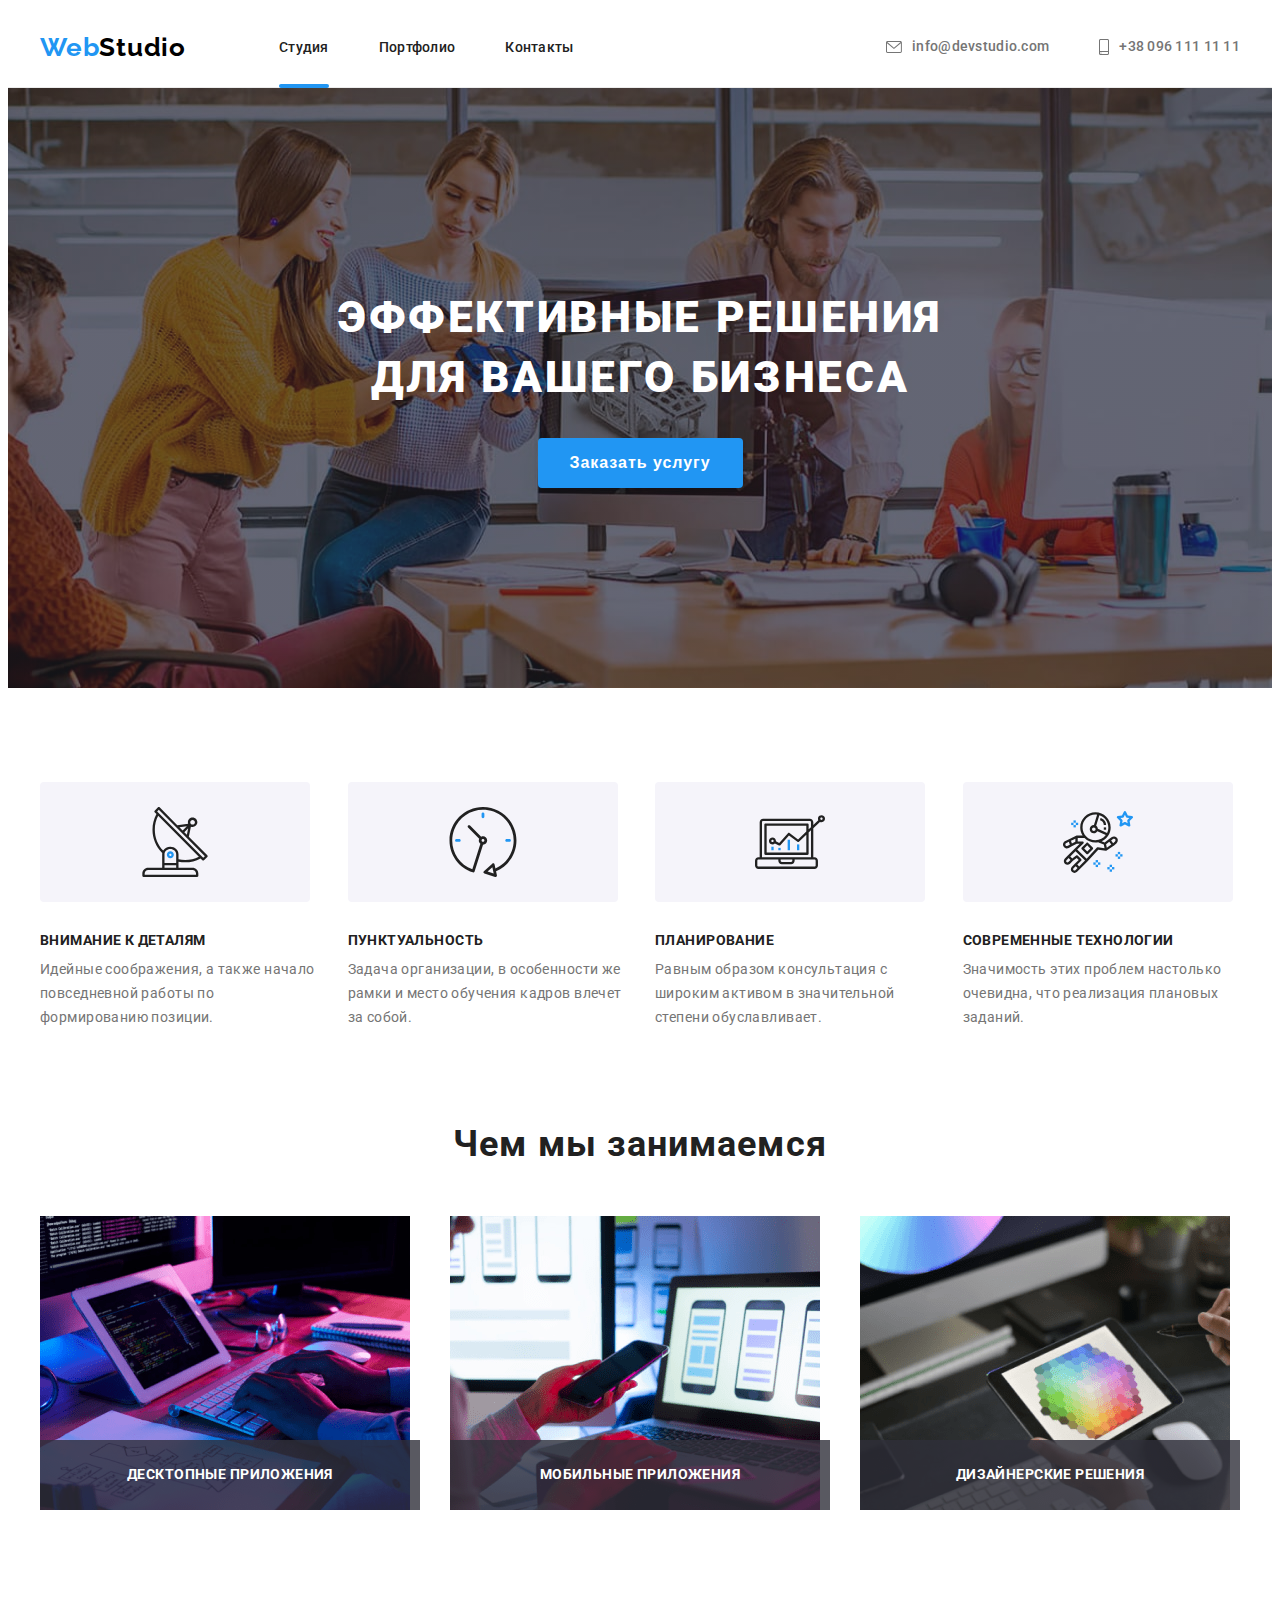
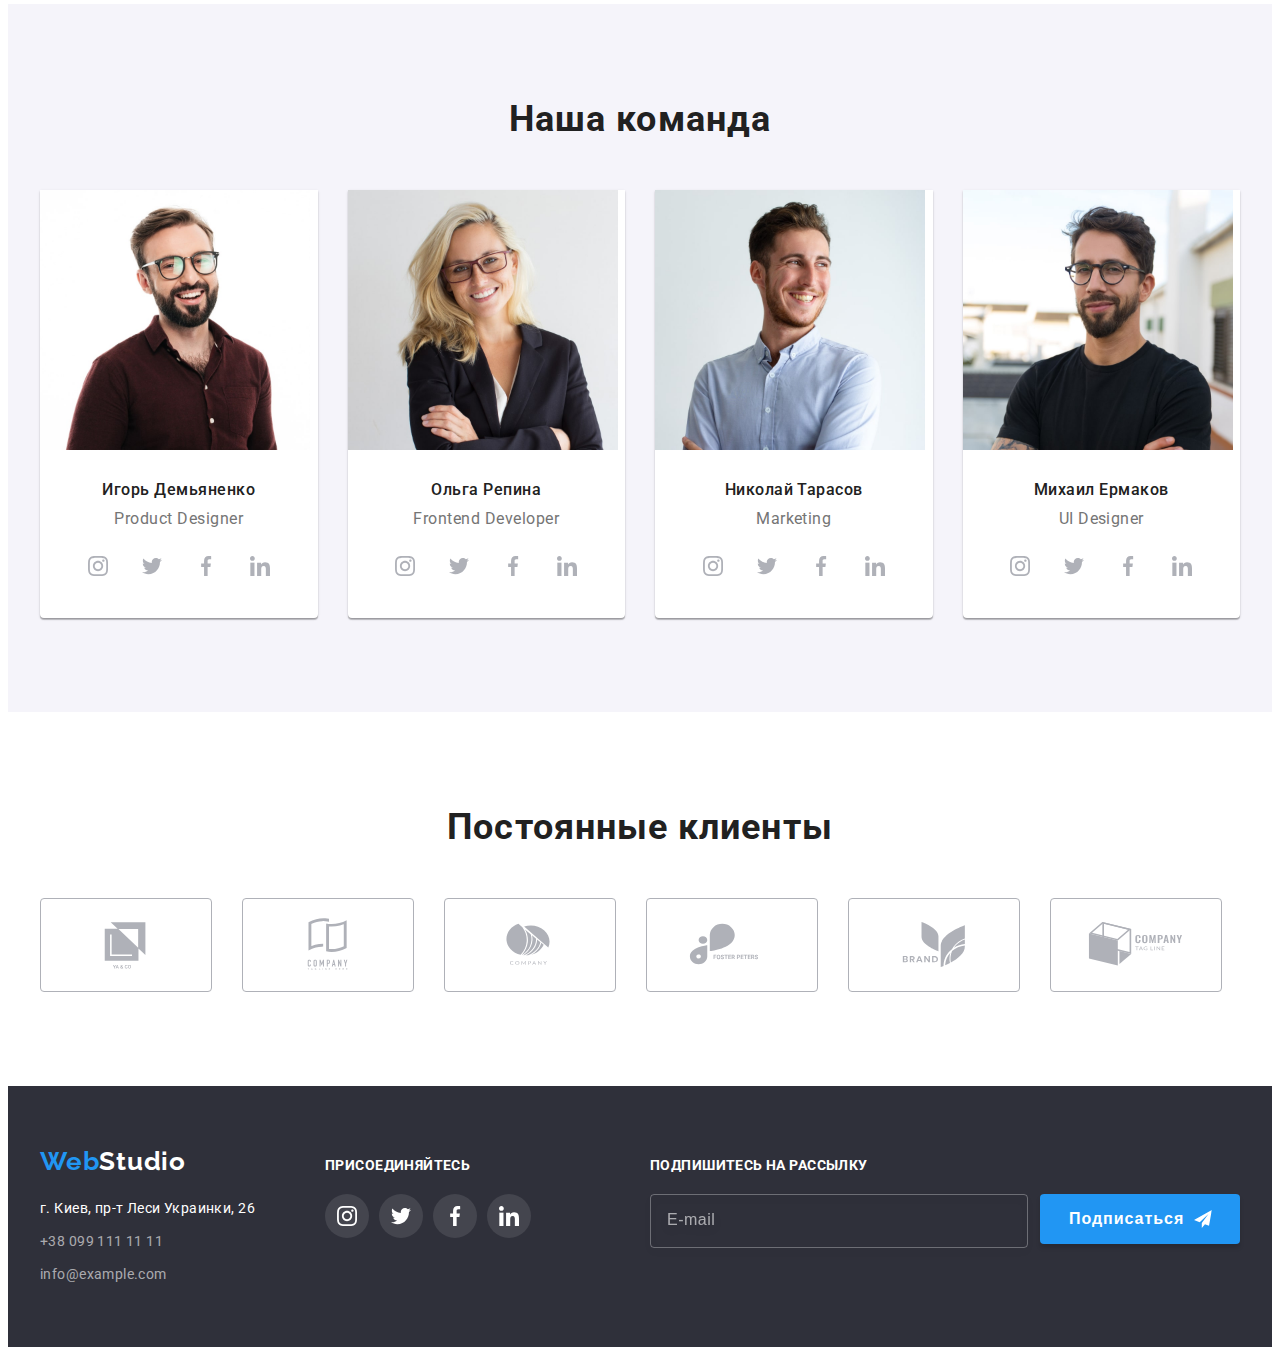
==== index.html @ c711e519 "goit-markup-hw-07" ====
<!DOCTYPE html>
<html lang="ru">
<head>
    <meta charset="UTF-8">
    <meta http-equiv="X-UA-Compatible" content="IE=edge">
    <meta name="viewport" content="width=device-width, initial-scale=1.0">
    <title>Студия</title>
    <link rel="preconnect" href="https://fonts.googleapis.com">
    <link rel="preconnect" href="https://fonts.gstatic.com" crossorigin>
    <link href="https://fonts.googleapis.com/css2?family=Raleway:wght@700&family=Roboto:wght@400;500;700;900&display=swap" rel="stylesheet">
    <link rel="stylesheet" href="https://cdnjs.cloudflare.com/ajax/libs/modern-normalize/1.1.0/modern-normalize.min.css" integrity="sha512-wpPYUAdjBVSE4KJnH1VR1HeZfpl1ub8YT/NKx4PuQ5NmX2tKuGu6U/JRp5y+Y8XG2tV+wKQpNHVUX03MfMFn9Q==" crossorigin="anonymous" referrerpolicy="no-referrer" />
    <link rel="stylesheet" href="./css/styles.css">
</head>
<body>
    <header class="page-header">
        <div class="container page-header-container">
            <nav class="page-nav">
                <a class="logo link" href=""><span class="logo-first">Web</span><span class="logo-second">Studio</span> </a>
                <ul class="menu list">
                    <li class="menu-item"><a class="menu-link link main-page" href="">Студия</a></li>
                    <li class="menu-item"><a class="menu-link link" href="./portfolio.html">Портфолио</a></li>
                    <li class="menu-item"><a class="menu-link link" href="">Контакты</a></li>
                </ul>
            </nav>
            <ul class="contacts list">
                <li class="mail-link"><a class="header-contact link mail" href="mailto:info@devstudio.com"> <svg class="mail_svg"> <use href="./img/icons.svg#icon-envelope"> </use></svg>info@devstudio.com</a></li>
                <li class="phone-link"><a class="header-contact link phone" href="tel:+380961111111"> <svg class="phone_svg"> <use href="./img/icons.svg#icon-smartphone"> </use></svg>+38 096 111 11 11</a></li>
            </ul>     
        </div>   
    </header>
    <main>
        <!-- HERO -->
        <section class="hero">
           <div class="container hero-container"> 
             <h1 class="hero-title">Эффективные решения для вашего бизнеса </h1>
             <button class="modal-btn" type="button" data-modal-open>Заказать услугу</button>  
           </div>          
        </section>
        <!-- ADVANTAGES -->
        <section class="advantages section">
            <div class="container"> 
                <h2 class="hidden-title">Преимущества</h2>
                <ul class="advantages-list list">
                    <li class="advantages-card">
                        <div class="advantages-icon-item">
                            <svg class="advantages-icon" width="70" height="70" > <use href="./img/icons.svg#icon-antenna-1"> </use></svg>
                        </div>
                        <h3 class="advantages-title">Внимание к деталям</h3>
                        <p class="advantages-descriptions">Идейные соображения, а также начало повседневной работы по формированию позиции.</p>
                    </li>
                    <li class="advantages-card">
                        <div class="advantages-icon-item"> 
                            <svg class="advantages-icon" width="70" height="70" > 
                            <use href="./img/icons.svg#icon-clock-1"></use></svg> 
                        </div>
                        <h3 class="advantages-title">Пунктуальность</h3>
                        <p class="advantages-descriptions">Задача организации, в особенности же рамки и место обучения кадров влечет за собой.</p>
                    </li>
                    <li class="advantages-card">
                        <div class="advantages-icon-item">
                            <svg class="advantages-icon" width="70" height="70" > <use href="./img/icons.svg#icon-diagram-1"> </use></svg>
                        </div>
                        <h3 class="advantages-title">Планирование</h3>
                        <p class="advantages-descriptions">Равным образом консультация с широким активом в значительной степени обуславливает.</p>
                    </li>
                    <li class="advantages-card">
                        <div class="advantages-icon-item">
                            <svg class="advantages-icon" width="70" height="70" > <use href="./img/icons.svg#icon-astronaut-1"> </use></svg>
                        </div>
                        <h3 class="advantages-title">Современные технологии</h3>
                        <p class="advantages-descriptions">Значимость этих проблем настолько очевидна, что реализация плановых заданий.</p>
                    </li>
                </ul>
            </div>
        </section>
        <!-- ABOUT US -->
        <section class="about-us">
            <div class="container"> 
                <h2 class="section-descriprion">Чем мы занимаемся</h2>
                <ul class="about-us-list list">
                    <li class="about-us-card">
                        <div class="about-us-img-wrapper">
                        <img class="about-us-item" src="./img/img-min.png" alt="Разметка кода" width="370" height="294">
                        <p class="about-us-item-overlay">Десктопные приложения</p>
                        </div> 
                    </li>
                      
                    <li class="about-us-card">
                        <div class="about-us-img-wrapper">
                            <img class="about-us-item" src="./img/img-1-min.png" alt="Стили сайта" width="370" height="294">
                            <p class="about-us-item-overlay">Мобильные приложения</p>
                        </div>
                    </li>
                   
                    <li class="about-us-card">
                        <div class="about-us-img-wrapper">
                            <img class="about-us-item" src="./img/img-2-min.png" alt="Цветоподбор" width="370" height="294">
                            <p class="about-us-item-overlay">Дизайнерские решения</p>       
                        </div>
                    </li>
                </ul>  
            </div>
        </section>
        <!-- OUR TEAM -->
        <section class="our-team section">
            <div class="container"> 
                <h2 class="section-descriprion">Наша команда</h2>
                <ul class="our-team-list list">
                    <li class="our-team-item-li"><img class="our-team-item" src="./img/our_team/igor_demyanenko-min.jpg" alt="Фото Игоря" width="270" height="260">
                        <div class="team-employees-wrap"> 
                            <h3 class="our-team-member-name" >Игорь Демьяненко</h3>
                            <p class="our-team-member-position" lang="EN">Product Designer</p>
                            <ul class="social-list list">
                                <li class="social-list-item">
                                <a href="" class="social-list-link">
                                <svg class="social-list-icon" width="20" height="20" >
                                <use href="./img/icons.svg#icon-instagram"></use></svg> </a></li>

                                <li class="social-list-item">
                                <a href="" class="social-list-link">
                                <svg class="social-list-icon" width="20" height="20" >
                                <use href="./img/icons.svg#icon-twitter"></use></svg> </a></li>

                                <li class="social-list-item">
                                <a href="" class="social-list-link">                           
                                <svg class="social-list-icon" width="20" height="20" >
                                <use href="./img/icons.svg#icon-facebook"></use></svg> </a></li>

                                <li class="social-list-item">
                                <a href="" class="social-list-link">
                                <svg class="social-list-icon" width="20" height="20" >
                                <use href="./img/icons.svg#icon-linkedin"></use></svg> </a></li>
                            </ul>
                        </div>
                    </li>
                    <li class="our-team-item-li"><img class="our-team-item" src="./img/our_team/olga_repina-min.jpg" alt="Фото Ольги" width="270" height="260">
                        <div class="team-employees-wrap">
                         <h3 class="our-team-member-name">Ольга Репина</h3>
                         <p class="our-team-member-position" lang="EN">Frontend Developer</p>
                         <ul class="social-list list">
                            <li class="social-list-item">
                            <a href="" class="social-list-link">
                            <svg class="social-list-icon" width="20" height="20" >
                            <use href="./img/icons.svg#icon-instagram"></use></svg> </a></li>

                            <li class="social-list-item">
                            <a href="" class="social-list-link">
                            <svg class="social-list-icon" width="20" height="20" >
                            <use href="./img/icons.svg#icon-twitter"></use></svg> </a></li>

                            <li class="social-list-item">
                            <a href="" class="social-list-link">                           
                            <svg class="social-list-icon" width="20" height="20" >
                            <use href="./img/icons.svg#icon-facebook"></use></svg> </a></li>

                            <li class="social-list-item">
                            <a href="" class="social-list-link">
                            <svg class="social-list-icon" width="20" height="20" >
                            <use href="./img/icons.svg#icon-linkedin"></use></svg> </a></li>
                        </ul>
                        </div>
                    </li>
                    <li class="our-team-item-li"><img class="our-team-item" src="./img/our_team/nikolai_tarasov-min.jpg" alt="Фото Николая" width="270" height="260">
                        <div class="team-employees-wrap">
                         <h3 class="our-team-member-name">Николай Тарасов</h3>
                         <p class="our-team-member-position" lang="EN">Marketing</p>
                         <ul class="social-list list">
                            <li class="social-list-item">
                            <a href="" class="social-list-link">
                            <svg class="social-list-icon" width="20" height="20" >
                            <use href="./img/icons.svg#icon-instagram"></use></svg> </a></li>

                            <li class="social-list-item">
                            <a href="" class="social-list-link">
                            <svg class="social-list-icon" width="20" height="20" >
                            <use href="./img/icons.svg#icon-twitter"></use></svg> </a></li>

                            <li class="social-list-item">
                            <a href="" class="social-list-link">                           
                            <svg class="social-list-icon" width="20" height="20" >
                            <use href="./img/icons.svg#icon-facebook"></use></svg> </a></li>

                            <li class="social-list-item">
                            <a href="" class="social-list-link">
                            <svg class="social-list-icon" width="20" height="20" >
                            <use href="./img/icons.svg#icon-linkedin"></use></svg> </a></li>
                        </ul>
                        </div>
                    </li>
                    <li class="our-team-item-li"><img class="our-team-item" src="./img/our_team/mikhail_ermakov-min.jpg" alt="Фото Михаила" width="270" height="260">
                        <div class="team-employees-wrap">
                         <h3 class="our-team-member-name">Михаил Ермаков</h3>
                         <p class="our-team-member-position" lang="EN">UI Designer</p>
                         <ul class="social-list list">
                            <li class="social-list-item">
                            <a href="" class="social-list-link">
                            <svg class="social-list-icon" width="20" height="20" >
                            <use href="./img/icons.svg#icon-instagram"></use></svg> </a></li>

                            <li class="social-list-item">
                            <a href="" class="social-list-link">
                            <svg class="social-list-icon" width="20" height="20" >
                            <use href="./img/icons.svg#icon-twitter"></use></svg> </a></li>

                            <li class="social-list-item">
                            <a href="" class="social-list-link">                           
                            <svg class="social-list-icon" width="20" height="20" >
                            <use href="./img/icons.svg#icon-facebook"></use></svg> </a></li>

                            <li class="social-list-item">
                            <a href="" class="social-list-link">
                            <svg class="social-list-icon" width="20" height="20" >
                            <use href="./img/icons.svg#icon-linkedin"></use></svg> </a></li>
                        </ul>
                        </div>                        
                    </li>
                </ul>
            </div>
        </section>
        <!-- REGULAR CUSTOMER -->
        <section class="regular-client section">
            <div class="container"> 
                <h2 class="section-descriprion">Постоянные клиенты</h2>
                <ul class="regular-client-list list">
                    <li class="regular-client-item"> 
                        <a class="regular-client-link" href=""> 
                        <svg class="regular-client-icon" width="106" height="60" > 
                        <use href="./img/icons.svg#icon-logo"> </use></svg> </a></li>

                    <li class="regular-client-item"> 
                        <a class="regular-client-link" href=""> 
                        <svg class="regular-client-icon" width="106" height="60" > 
                        <use href="./img/icons.svg#icon-logo-1"> </use></svg> </a></li>

                    <li class="regular-client-item"> 
                        <a class="regular-client-link" href=""> 
                        <svg class="regular-client-icon" width="106" height="60" > 
                        <use href="./img/icons.svg#icon-logo-2"> </use></svg> </a></li>

                    <li class="regular-client-item"> 
                        <a class="regular-client-link" href=""> 
                        <svg class="regular-client-icon" width="106" height="60" > 
                        <use href="./img/icons.svg#icon-logo-3"> </use></svg> </a></li>

                    <li class="regular-client-item"> 
                        <a class="regular-client-link" href=""> 
                        <svg class="regular-client-icon" width="106" height="60" > 
                        <use href="./img/icons.svg#icon-logo-4"> </use></svg> </a></li>

                    <li class="regular-client-item"> 
                        <a class="regular-client-link" href=""> 
                        <svg class="regular-client-icon" width="106" height="60" > 
                        <use href="./img/icons.svg#icon-logo-5"> </use></svg> </a></li>
                </ul>
            </div>
        </section>
    </main>
    <footer class="footer">
        <div class="container footer-size"> 
            <div class="footer-left-side"> 
             <a class="link fii" href=""> <span class="logo-first">Web</span><span class="logo-second logo-background-dark">Studio</span> </a>
             <address>
                <ul class="footer-info list">
                  <li class="footer-li">
                    <a class="footer-address link" href="https://goo.gl/maps/US6K8y8bepEvWujB8" target="_blank"  rel="noopener noreferrer" >г. Киев, пр-т Леси Украинки, 26</a>
                  </li>
                  <li class="footer-li">
                    <a class="footer-contact link" href="tel:+380991111111">+38 099 111 11 11</a>
                  </li>
                  <li class="footer-li">
                    <a class="footer-contact link" href="mailto:info@example.com">info@example.com</a>
                  </li>
                </ul>
              </address>
            </div>
            <div class="fotter-right-side">
                <p class="fotter-right-side-p">ПРИСОЕДИНЯЙТЕСЬ</p>
                <ul class="fotter-list list">
                    <li class="fotter-social-item"> 
                       <a href="" class="footer-social-list-link">
                       <svg class="fotter-social-list-icon" width="20" height="20" >
                        <use href="./img/icons.svg#icon-instagram"></use></svg> </a></li>
                    
                    <li class="fotter-social-item">
                        <a href="" class="footer-social-list-link">
                        <svg class="fotter-social-list-icon" width="20" height="20" >
                         <use href="./img/icons.svg#icon-twitter"></use></svg> </a></li></li>

                    <li class="fotter-social-item">
                        <a href="" class="footer-social-list-link">
                        <svg class="fotter-social-list-icon" width="20" height="20" >
                         <use href="./img/icons.svg#icon-facebook"></use></svg> </a></li></li>

                    <li class="fotter-social-item">
                        <a href="" class="footer-social-list-link">
                        <svg class="fotter-social-list-icon" width="20" height="20" >
                         <use href="./img/icons.svg#icon-linkedin"></use></svg> </a></li></li>
                </ul>
            </div>
            <div class="footer-subscribe">
                <span class="subscribe-form-title">ПОДПИШИТЕСЬ НА РАССЫЛКУ</span>
                <form class="subscribe-form">
                    <input class="subscribe-mail-form" type="email" name="user-mail" placeholder="E-mail" required>
                    <button class="subscribe-form-btn" type="submit"> 
                    <span class="btn-title">Подписаться</span>
                    <svg class="subscribe-form-icon" width="24" height="24"><use href="./img/icons.svg#icon-subscribe-icon"></use> </svg>
                    </button>
                </form>
            </div>    
        </div>
    </footer>
    <div class="backdrop is-hidden" data-modal>
        <div class="modal">
            <form class="contact-form">
                <p class="modal-title">Оставьте свои данные, мы вам перезвоним</p> 

                    <label class="contact-form-field">
                   <span class="contact-form-field-key">Имя</span> 
                    <span class="contact-form-input-wrapper">
                        <input class="contact-form-input" type="text" name="user-name" required pattern="[a-zA-Z]*" title="Rostislav">
                        <svg class="contact-form-icon" width="18" height="18" ><use href="./img/icons.svg#icon-person-modal"></use></svg>    
                    </span>
                    </label>
                   
                    <label class="contact-form-field">
                   <span class="contact-form-field-key">Телефон</span> 
                    
                    <span class="contact-form-input-wrapper">
                        <input class="contact-form-input" type="tel" name="user-phone-number" required pattern="[0-9]{3}-[0-9]{3}-[0-9]{2}-[0-9]{2}" title="xxx-xxx-xx-xx">
                        <svg class="contact-form-icon" width="18" height="18" ><use href="./img/icons.svg#icon-phone-modal"></use></svg>    
                    </span>
                    </label>
                    
                    <label class="contact-form-field">
                    <span class="contact-form-field-key">Почта</span> 
                    <span class="contact-form-input-wrapper">
                        <input class="contact-form-input" type="email" name="user-mail" required>
                        <svg class="contact-form-icon" width="18" height="18" ><use href="./img/icons.svg#icon-email-modal"></use></svg>   
                    </span>
                    </label>
                    
                    <label class="contact-form-field-comment">
                        <span class="contact-form-field-key">Комментарий</span>
                        <textarea class="contact-form-comment" name="user-comment" placeholder="Введите текст"></textarea>    
                    </label>
                
          
                   <input class="checkbox-policy hidden-title" type="checkbox" name="policy" id="policy">
                   <label class="contact-form-checkbox-label" for="policy"> Соглашаюсь с рассылкой и принимаю&nbsp;<a class="contract-terms" href="">Условия договора</a> </label>
                
                   <button class="contact-form-btn" type="submit">Отправить</button>
            </form>

            <button type="button" class="modal-close-button" data-modal-close>
                <svg class="modal-close-button-icon" width="18" height="18">
                <use href="./img/icons.svg#icon-close"></use>
                </svg> 
            </button>
        </div>
    </div>
    <script src="./js/modal.js"></script>
</body>
</html>
---- css/styles.css ----
:root {
    --main-font: 'Roboto', sans-serif;
    --secondary-font: 'Raleway', sans-serif;
    --colour-black: #000000;
    --colour-white: #FFFFFF;
    --colour-main: #212121;
    --colour-contacts: #757575;
    --accent-colour:#2196F3;
    --background-colour: #F5F4FA;
}

h1,
h2,
h3,
h4,
h5,
h6,
p {
  margin-top: 0;
  margin-bottom: 0;
}

ul,ol {
  margin-top: 0;
  margin-bottom: 0;
  padding-left: 0;
}

.list {list-style: none;}
.link {text-decoration: none;}

body {font-family: var(--main-font);
    font-size: 14px;
}


.container {
    width: 1200px;
    margin-left: auto;
    margin-right: auto;
    padding-left: 15px;
    padding-right: 15px;
}

img {display: block;
    max-width: 100%; 
    height: auto;}


/* --------------------------- HEADER */

.page-header {
    border-bottom: 1px solid #ECECEC;
}

.page-header-container {
    display: flex;
    align-items: center;
    border-top: none;
    border-left: none;
    border-right: none;
    padding-top: 24px;
    padding-bottom: 24px;
}

.page-nav 
{display: flex;
align-items: center;}

.menu {
display: flex;
}

.menu-item:not(:last-child) {
    margin-right: 50px;
}
.menu-item {
    position: relative;
}
.contacts {
 display: flex;  margin-left: auto; }

.mail-link {margin-right:50px;}


.logo {
   margin-right: 93px;
}
.logo-first {
font-family: var(--secondary-font);
font-weight: 700;
font-size: 26px;
line-height: 1.19;
letter-spacing: 0.03em;
color:var(--accent-colour);
}

.logo-second {
font-family: var(--secondary-font);
font-weight: 700;
font-size: 26px;
line-height: 1.19;
letter-spacing: 0.03em;
color: var(--colour-black);
}

.menu-link {
font-weight: 500;
line-height: 1.14;
letter-spacing: 0.02em;
color: var(--colour-main);
transition: color 250ms cubic-bezier(0.4, 0, 0.2, 1);
}

.main-page::after {
    position: absolute;
    display: block;
    content:"";
    width: 100%;
    height: 4px;
    background: #2196F3;
    border-radius: 2px;
    left: 0;
    bottom: -32px;
}

.menu-link:hover,
.menu-link:focus {color:var(--accent-colour);}


.header-contact {
font-weight: 500;
line-height: 1.14;
letter-spacing: 0.02em;
color: var(--colour-contacts);
display: flex;
justify-content: center;
align-items: center;
fill: var(--colour-contacts);
transition: color 250ms cubic-bezier(0.4, 0, 0.2, 1), fill 250ms cubic-bezier(0.4, 0, 0.2, 1);
}

.phone_svg {
    width: 10px;
    height: 16px;
    margin-right: 10px;
}

.mail_svg {
    width: 16px;
    height: 12px;
    margin-right: 10px;
}

.header-contact:hover,
.header-contact:focus {
    fill: var(--accent-colour);
    color:var(--accent-colour);}

/* --------------------------- /HEADER */

/* --------------------------- HERO  */
.hero {
    background-color:  #C4C4C4;
    background-image: linear-gradient(rgba(47, 48, 58, 0.4), rgba(47, 48, 58, 0.4)), url(../img/hero_bg/bg-min.jpg);
    background-size: cover;
    padding-top: 200px;
    padding-bottom: 200px;
    background-position: center;
    background-repeat: no-repeat;
    max-width: 1600px;
    margin-left: auto;
    margin-right: auto;
}
 
.hero-container {
    text-align: center;
    justify-content: center
}
.hero-title {
font-weight: 900;
font-size: 44px;
line-height: 1.36;
letter-spacing: 0.06em;
text-transform: uppercase;
color: var(--colour-white);
margin-bottom: 30px;
width: 696px;
margin-left: auto;
margin-right: auto;
}

.modal-btn {
min-width: 200px;
padding: 10px 32px;
background-color:var(--accent-colour);
color:var(--colour-white);
font-weight: 700;
font-size: 16px;
line-height: 1.88;
letter-spacing: 0.06em;
cursor: pointer;
box-shadow: 0px 4px 4px rgba(0, 0, 0, 0.15);
border-radius: 4px;
border-width: 0px;
}
/* --------------------------- /HERO */

/* --------------------------- ADVANTAGES  */

.advantages-list { 
display: flex;
flex-wrap: wrap;
margin-left: -30px;
margin-top: -30px;

}

.advantages-card {
    flex-basis: calc((100% - 120px) / 4);
    margin-left: 30px;
    margin-top: 30px;
}

.hidden-title  {  
position: absolute; 
width: 1px; 
height: 1px; 
margin: -1px; 
border: 0; 
padding: 0; 
white-space: nowrap; 
clip-path: inset(100%); 
clip: rect(0 0 0 0); 
overflow: hidden; 
}

.advantages-title {
font-weight: 700;
font-size: 14px;
line-height: 16px;
letter-spacing: 0.03em;
text-transform: uppercase;
color: var(--colour-main);
margin-bottom: 10px;
}

.advantages-descriptions {
line-height: 1.71;
letter-spacing: 0.03em;
color: var(--colour-contacts);
}


.advantages-icon-item 
{display: flex; 
justify-content: center;
align-items: center;
width: 270px;
height: 120px;
background: #F5F4FA;
border-radius: 4px;
margin-bottom: 30px;}

/* --------------------------- /ADVANTAGES  */

/* --------------------------- ABOUT US  */
.about-us {
    padding-top: 0px;
    padding-bottom: 94px;
}

.about-us-list {
     display: flex;
    flex-wrap: wrap;
margin-left: -30px;
margin-top: -30px;
}

.about-us-card {
    flex-basis: calc((100% - 90px) / 3);
    margin-left: 30px;
    margin-top: 30px;
}
.about-us-img-wrapper {
    position: relative;
}

.about-us-item-overlay {
position: absolute;
bottom: 0px;
left: 0px;
width: 100%;
height: 70px;
display: flex;
justify-content: center;
align-items: center;
font-weight: 700;
font-size: 14px;
line-height: 1.14;
text-align: center;
letter-spacing: 0.03em;
text-transform: uppercase;
color: #FFFFFF;
background: rgba(47, 48, 58, 0.8);
}

/* --------------------------- /ABOUT US  */

/* --------------------------- OUR TEAM  */
.our-team-list {
    display: flex;
    flex-wrap: wrap;
margin-left: -30px;
margin-top: -30px;
}

.our-team {
    background-color: var(--background-colour);
}

.our-team-item-li {
    background-color: var(--colour-white);
    flex-basis: calc((100% - 120px) / 4);
    margin-left: 30px;
    margin-top: 30px;
    box-shadow: 0px 1px 3px rgba(0, 0, 0, 0.12), 0px 1px 1px rgba(0, 0, 0, 0.14), 0px 2px 1px rgba(0, 0, 0, 0.2);
border-radius: 0px 0px 4px 4px;
}

.our-team-member-name {
font-weight: 500;
font-size: 16px;
line-height: 1.19;
text-align: center;
letter-spacing: 0.03em;
color:var(--colour-main);
margin-bottom: 10px;
}

.our-team-member-position {
font-size: 16px;
line-height: 1.19;
text-align: center;
letter-spacing: 0.03em;
color:var(--colour-contacts);
margin-bottom: 16px;}

.team-employees-wrap {
    padding-top: 30px;
    padding-bottom: 30px;
}

.social-list {
    display: flex;
    justify-content: center;
}

.social-list-link {
    display: flex;
    justify-content: center;
    align-items: center;
    width: 44px;
    height: 44px;
    border-radius: 50%;
    background-color: transparent;
    transition: background-color 250ms cubic-bezier(0.4, 0, 0.2, 1);
}

.social-list-link:hover,
.social-list-link:focus {
    background-color: var(--accent-colour);
}

.social-list-link:hover .social-list-icon,
.social-list-link:focus .social-list-icon {
    fill: #FFFFFF;
}

.social-list-icon {fill:#AFB1B8;
transition:fill 250ms cubic-bezier(0.4, 0, 0.2, 1);

}

.social-list-item:not(:last-child) {
    margin-right: 10px;
}

/* --------------------------- /OUR TEAM  */

/* --------------------------- REGULAR CLIENT */

.regular-client-list {
display: flex;
}

.regular-client-item:not(:last-child) {
    margin-right: 30px;
}

.regular-client-link {
border: 1px solid #AFB1B8;
border-radius: 4px;
width: 170px;
height: 92px;
display: flex;
justify-content: center;
align-items: center;
transition: border-color 250ms cubic-bezier(0.4, 0, 0.2, 1);
}

.regular-client-icon {
fill:#AFB1B8;
transition: fill 250ms cubic-bezier(0.4, 0, 0.2, 1);
}

.regular-client-link:hover .regular-client-icon,
.regular-client-link:focus .regular-client-icon {
    fill: var(--accent-colour);
}

.regular-client-link:hover,
.regular-client-link:focus {
    border-color:var(--accent-colour);
}
/* --------------------------- /REGULAR CLIENT */


/* -------------------- FILTER BTNS  */

.works-list {
display: flex;
margin-bottom: 50px;
justify-content: center
}

.works-item:not(:last-child) {
    margin-right: 8px;}

.works-links { 
font-weight: 500;
font-size: 16px;
line-height: 1.62;
text-align: center;
letter-spacing: 0.03em;
color:var(--colour-main);
background: #F5F4FA;
border-radius: 4px;   
border: 0px;
padding: 6px 22px;
transition: background 250ms cubic-bezier(0.4, 0, 0.2, 1), 
color 250ms cubic-bezier(0.4, 0, 0.2, 1), 
box-shadow 250ms cubic-bezier(0.4, 0, 0.2, 1), 
border-radius 250ms cubic-bezier(0.4, 0, 0.2, 1);
}

.works-item {
font-weight: 500;
font-size: 16px;
line-height: 1.62;
text-align: center;
letter-spacing: 0.03em;
border-radius: 4px;
}

.works-links:hover, 
.works-links:focus 
{background:var(--accent-colour);
color: white;
cursor:pointer;
box-shadow: 0px 3px 1px rgba(0, 0, 0, 0.1), 0px 1px 2px rgba(0, 0, 0, 0.08), 0px 2px 2px rgba(0, 0, 0, 0.12);
border-radius: 4px;
}

/* -------------------- /FILTER BTNS */

/* -------------------- PORTFOLIO WORKS */

.work-img-wrapper {
    position: relative;
    overflow: hidden;

}

.work-img-descriprion-overlay {
    position: absolute;
    top: 0;
    left: 0;
    width: 100%;
    height: 100%;
    background: rgba(33, 150, 243, 0.9);
    font-weight: 400;
    font-size: 18px;
    line-height: 1.56;
    letter-spacing: 0.03em;
    color: #FFFFFF;
    padding: 63px 24px;
    overflow: auto;

    transform: translateY(100%);
    transition: transform 250ms cubic-bezier(0.4, 0, 0.2, 1);
}

.work-img-link:hover .work-img-descriprion-overlay, 
.work-img-link:focus .work-img-descriprion-overlay {
    transform: translateY(0%);
}

.work-pic {
    display: flex;
    flex-wrap: wrap;
    margin-left: -30px;
    margin-top: -30px;
}

.work-img {
    flex-basis: calc((100% - 90 px) / 3 );
    width: 370px;
    margin-left: 30px;
    margin-top: 30px;
}

.work-img-link {
    display: block;
    transition: box-shadow 250ms cubic-bezier(0.4, 0, 0.2, 1);
}

.work-img-link:hover,
.work-img-link:focus {
    box-shadow: 0px 1px 1px rgba(0, 0, 0, 0.12), 0px 4px 4px rgba(0, 0, 0, 0.06), 1px 4px 6px rgba(0, 0, 0, 0.16);
}

.work-name {
color: var(--colour-main);
font-weight: 700;
font-size: 18px;
line-height: 2;
letter-spacing: 0.06em;
margin-bottom: 4px;}

.work-descriptions {
font-size: 16px;
line-height: 1.88;
letter-spacing: 0.03em;
color: var(--colour-contacts);}

.img-wrap { 
    padding: 20px 24px;
    background: #FFFFFF;
    border: 1px solid #EEEEEE;
    border-top: none;
   }

/* -------------------- /PORTFOLIO WORKS*/

/* --------------------------- FOOTER  */

.footer {background-color: #2F303A;
    padding-top: 60px;
    padding-bottom: 60px;
}

.footer-address {
font-style: normal;
line-height: 1.71;
letter-spacing: 0.03em;
color: var(--colour-white);
}

.footer-li:not(:last-child) {margin-bottom: 9px;}

.footer-contact {
line-height: 1.71;
font-style: normal;
letter-spacing: 0.03em;
color: rgba(255, 255, 255, 0.6);
}

.footer-info {margin-top: 20px;}

.footer-size {
    display: flex;
    align-items: baseline;}

.footer-left-side {margin-right: 70px;
    }

.fotter-list {display: flex;
    justify-content: center;}

.fotter-social-item:not(:last-child) 
{margin-right: 10px;}


.footer-social-list-link {display: flex;
    justify-content: center;
    align-items: center;
    width: 44px;
    height: 44px;
    border-radius: 50%;
    background-color: rgba(255, 255, 255, 0.1);
    transition: background-color 250ms cubic-bezier(0.4, 0, 0.2, 1);
     } 
.footer-social-list-link:hover,
.footer-social-list-link:focus {
    background-color: var(--accent-colour);
}

.fotter-social-list-icon {
    fill: #FFFFFF;
    }
     
.fotter-right-side-p {
font-weight: 700;
font-size: 14px;
line-height: 1.14;
letter-spacing: 0.03em;
text-transform: uppercase;
color: #FFFFFF;
margin-bottom: 20px;
}

.subscribe-form {
    display: flex;
}

.subscribe-form-title {
display: block;
font-weight: 700;
font-size: 14px;
line-height: 1.14;
letter-spacing: 0.03em;
text-transform: uppercase;
color: #FFFFFF;
margin-bottom: 20px;
}

.subscribe-mail-form {
    width: 358px;
    height: 50px;
    background-color: transparent;
    border: 1px solid rgba(255, 255, 255, 0.3);
    filter: drop-shadow(0px 4px 4px rgba(0, 0, 0, 0.15));
    border-radius: 4px;
    padding-left: 16px;
    color: #FFFFFF;
    margin-right: 12px;
}

.subscribe-mail-form::placeholder {
font-weight: 400;
font-size: 16px;
line-height: 1.25;
letter-spacing: 0.03em;
color: rgba(255, 255, 255, 0.6);
}

.subscribe-form-btn {
    display: flex;
    justify-content: center;
    align-items: center;
width: 200px;
height: 50px;
background: #2196F3;
box-shadow: 0px 4px 4px rgba(0, 0, 0, 0.15);
border-radius: 4px;
font-weight: 700;
font-size: 16px;
line-height: 1.88;
letter-spacing: 0.06em;
color: #FFFFFF;
cursor: pointer;
padding-right: 28px;
padding-left: 29px;
border: transparent;
}

.btn-title {
    margin-right: 10px;
}

.footer-subscribe {
    margin-left: auto;
}

/* --------------------------- /FOOTER  */

/* --------------------------- COMPONENTS  */
.section {
    padding-top: 94px;
    padding-bottom: 94px;
}

.section-descriprion {
font-weight: 700;
font-size: 36px;
line-height: 1.17;
text-align: center;
letter-spacing: 0.03em;
color: #212121; 
margin-bottom: 50px;
}
    
.logo-background-dark {color: var(--colour-white);}
.logo-background-white {color:var(--colour-black);}
    
/* --------------------------- /COMPONENTS  */

/* --------------------------- BACKDROP  */
.backdrop {
    position: fixed;
    top: 0;
    left: 0;
    width: 100%;
    height: 100%;
    background: rgba(0, 0, 0, 0.2);

    opacity: 1;
    transition: opacity 250ms cubic-bezier(0.4, 0, 0.2, 1), visibility 250ms cubic-bezier(0.4, 0, 0.2, 1); }

.backdrop.is-hidden {
    opacity: 0;
    visibility: hidden;
    pointer-events: none;
}

.backdrop.is-hidden .modal {
    transform: translate(-50%, -50%) scale(1.1);
    opacity: 0;
}

.modal {
    position: absolute;
    top: 50%;
    left: 50%;
    width: 528px;
    height: 581px;
    background: white;
    transform: translate(-50%, -50%) scale(1);
    opacity: 1;
    transition: transform 250ms cubic-bezier(0.4, 0, 0.2, 1), opacity 250ms cubic-bezier(0.4, 0, 0.2, 1);
    padding: 40px;
}

.modal-close-button { 
    position: absolute;
    top: 8px;
    right: 8px;
    display: flex;
    justify-content: center;
    align-items: center;
    width: 30px;
    height: 30px;
    border-radius: 50%;
    background-color: transparent;
    padding: 0;
    border: 1px solid rgba(0, 0, 0, 0.1);
    cursor: pointer;
    }


.modal-close-button-icon {
    transition: fill 250ms cubic-bezier(0.4, 0, 0.2, 1);
}
 
.modal-close-button-icon:hover {
    fill: #2196F3;
}

.modal-title {
font-weight: 700;
font-size: 20px;
line-height: 1.15;
text-align: center;
letter-spacing: 0.03em;
color: #212121;
margin-bottom: 12px;
}

.contact-form-input-wrapper {
    position: relative;
}


.contact-form-icon {
    position: absolute;
    top: 50%;
    left: 15px;
    transform: translateY(-50%);
    transition: fill 250ms cubic-bezier(0.4, 0, 0.2, 1);
}

.contact-form-input:focus + .contact-form-icon {
    fill: #2196F3;
    cursor: pointer;
}

.contact-form {
    display: flex;
    flex-direction: column;
}

.contact-form-input {
border: 1px solid rgba(33, 33, 33, 0.2);
border-radius: 4px;
width: 100%;
height: 40px;
padding-left: 42px;
transition: border-color 250ms cubic-bezier(0.4, 0, 0.2, 1);
}

.contact-form-input:focus {
    border-color: #2196F3;
    outline: none;
}


.contact-form-field-key {
display: block;
font-weight: 400;
font-size: 12px;
line-height: 1.16;
letter-spacing: 0.01em;
color: #757575;
margin-bottom: 4px;;
}

.contact-form-field-comment {
    display: block;
    margin-bottom: 20px
}

.contact-form-field {
    display: block;
    margin-bottom: 10px;
}

.contact-form-comment {border: 1px solid rgba(33, 33, 33, 0.2);
border-radius: 4px;
width: 100%;
height: 120px;
resize: none;
padding: 12px 16px;
transition: border-color 250ms cubic-bezier(0.4, 0, 0.2, 1);
}

.contact-form-comment:focus {
    border-color: #2196F3;
    outline: none;}

.contact-form-comment::placeholder {
    font-size: 14px;
    line-height: 1.14;
    letter-spacing: 0.01em;
    color: rgba(117, 117, 117, 0.5);
}


.contact-form-btn {
    min-width: 200px;
    padding: 10px 32px;
    background: #188CE8;;
    color:var(--colour-white);
    font-weight: 700;
    font-size: 16px;
    line-height: 1.88;
    letter-spacing: 0.06em;
    cursor: pointer;
    box-shadow: 0px 4px 4px rgba(0, 0, 0, 0.15);
    border-radius: 4px;
    border-width: 0px;
    margin-right: auto;
    margin-left: auto;
   }


.contact-form-checkbox-label {
display: flex;
justify-content: center;
align-items: center;
font-weight: 400;
font-size: 14px;
line-height: 1.71;
letter-spacing: 0.03em;
color: #757575;
margin-bottom: 30px;
}

.contact-form-checkbox-label::before {
display: block;
content: '';
width: 16px;
height: 15px;
border-radius: 2px;
border: 2px solid #212121;;
cursor: pointer;
margin-right: 10px;
}

.checkbox-policy:checked + .contact-form-checkbox-label::before {
background-image: url(../img/policy-icon/icon-check.svg);
background-position: center;
background-repeat: no-repeat}

.checkbox-policy:focus + .contact-form-checkbox-label::before {
outline: 1px solid #555;
}

.contract-terms {
color: #2196F3;
outline-color: #2196F3;
}

/* --------------------------- /BACKDROP  */
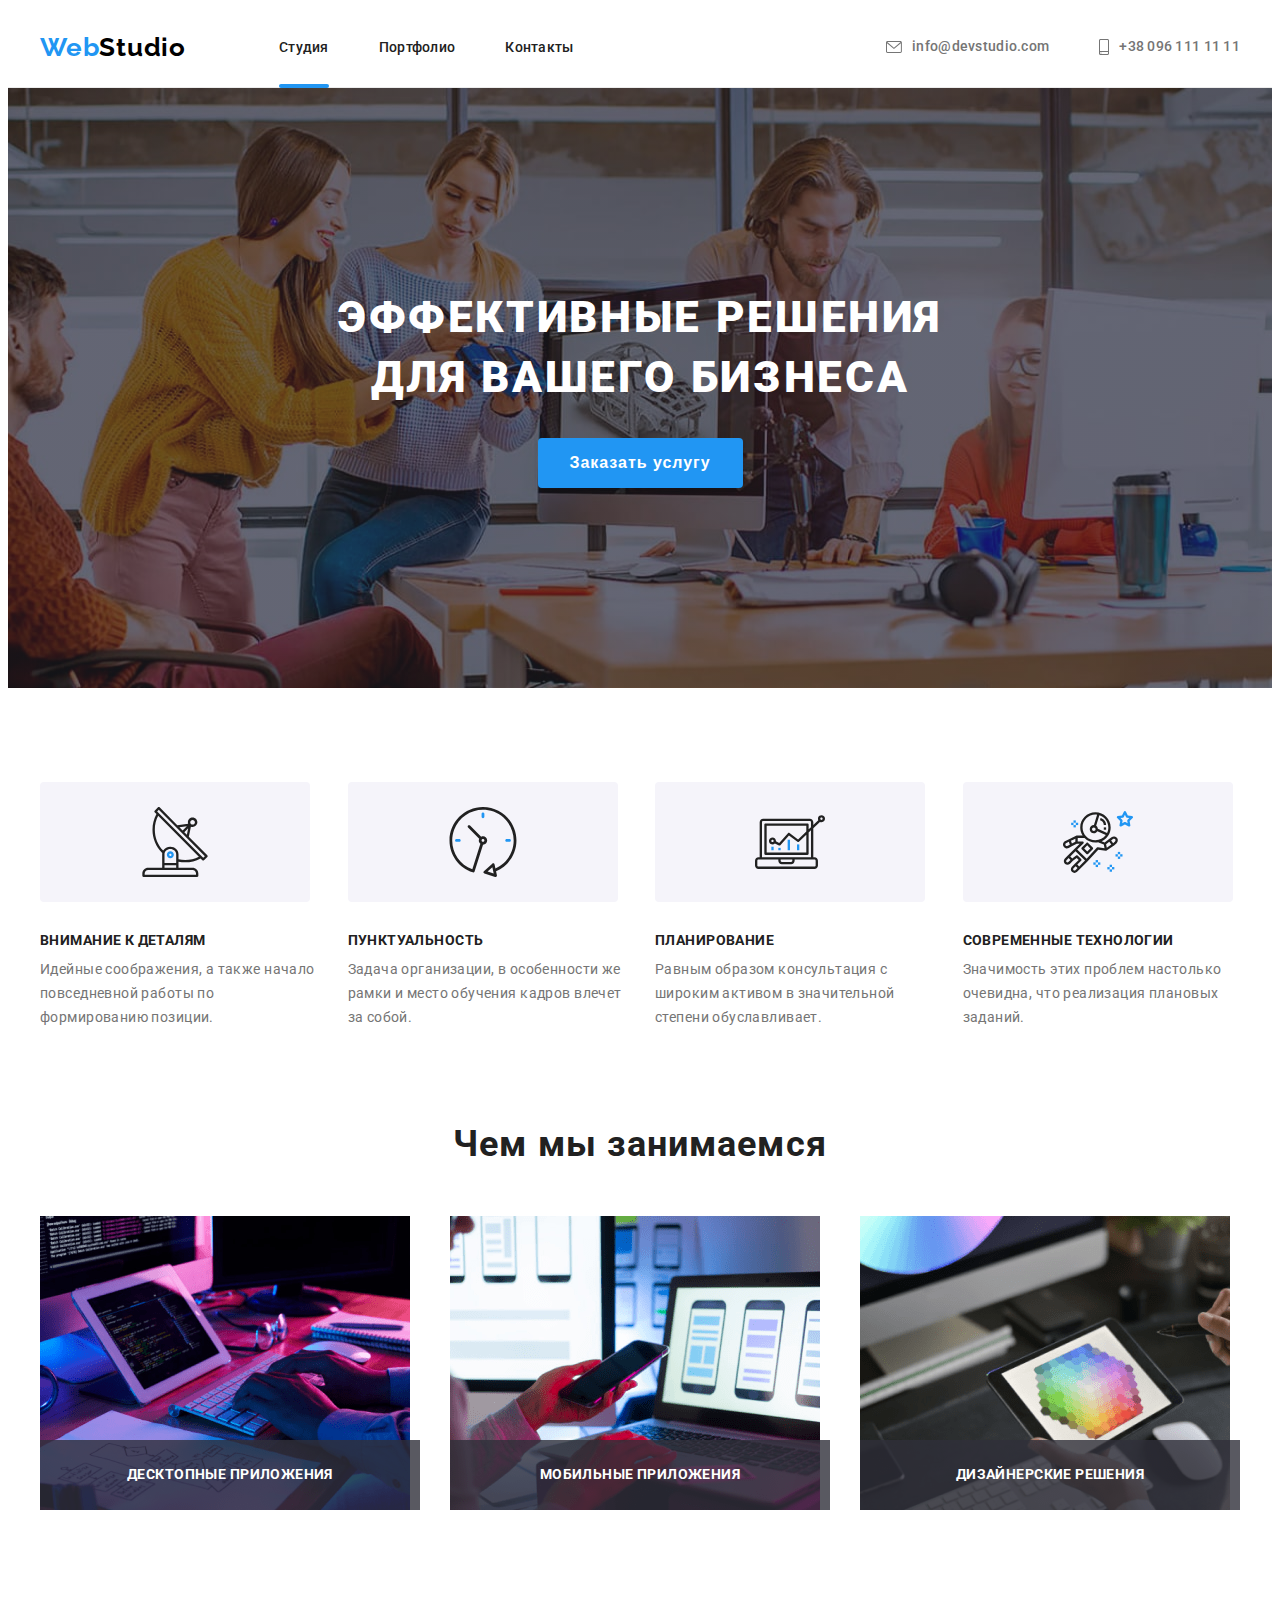
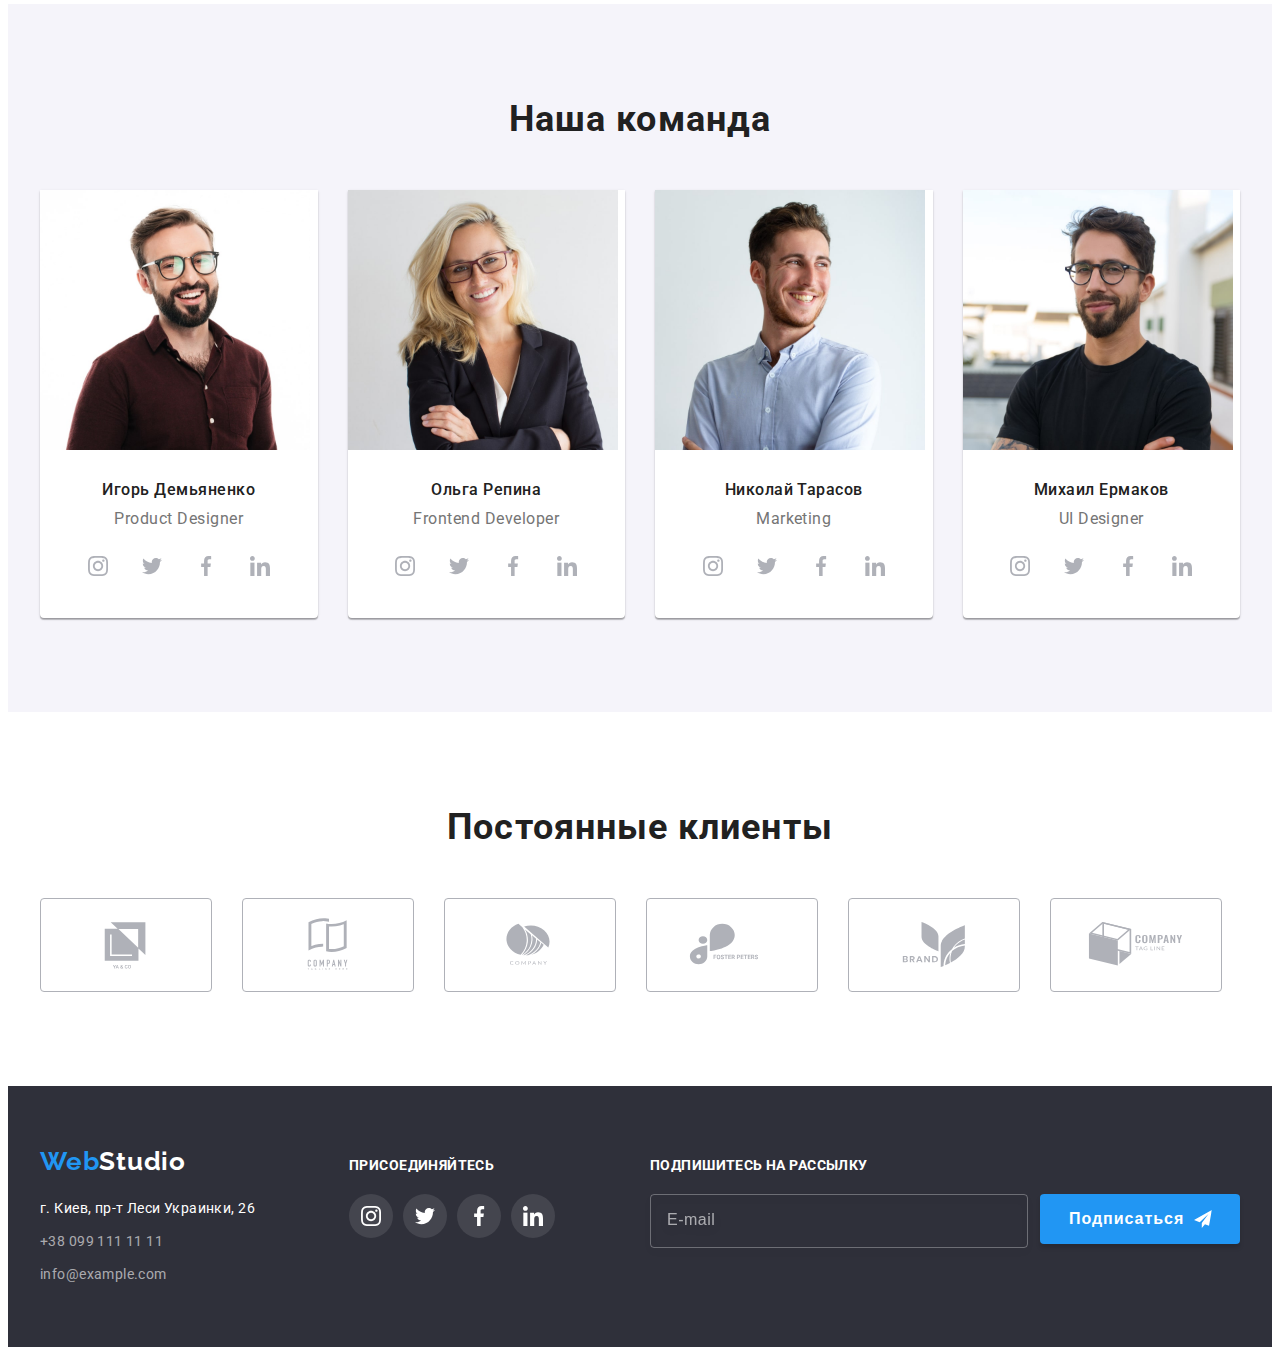
==== commit 85729c27: "Finally" ====
--- a/index.html
+++ b/index.html
@@ -9,22 +9,22 @@
     <link rel="preconnect" href="https://fonts.gstatic.com" crossorigin>
     <link href="https://fonts.googleapis.com/css2?family=Raleway:wght@700&family=Roboto:wght@400;500;700;900&display=swap" rel="stylesheet">
     <link rel="stylesheet" href="https://cdnjs.cloudflare.com/ajax/libs/modern-normalize/1.1.0/modern-normalize.min.css" integrity="sha512-wpPYUAdjBVSE4KJnH1VR1HeZfpl1ub8YT/NKx4PuQ5NmX2tKuGu6U/JRp5y+Y8XG2tV+wKQpNHVUX03MfMFn9Q==" crossorigin="anonymous" referrerpolicy="no-referrer" />
-    <link rel="stylesheet" href="./css/styles.css">
-</head>
+    <link rel="stylesheet" href="./css/main.min.css">
+    </head>
 <body>
     <header class="page-header">
         <div class="container page-header-container">
             <nav class="page-nav">
-                <a class="logo link" href=""><span class="logo-first">Web</span><span class="logo-second">Studio</span> </a>
+                <a class="logo link" href=""><span class="logo__left-side">Web</span><span class="logo__right-side">Studio</span> </a>
                 <ul class="menu list">
-                    <li class="menu-item"><a class="menu-link link main-page" href="">Студия</a></li>
-                    <li class="menu-item"><a class="menu-link link" href="./portfolio.html">Портфолио</a></li>
-                    <li class="menu-item"><a class="menu-link link" href="">Контакты</a></li>
+                    <li class="menu__item"><a class="menu__link link menu__link_active" href="">Студия</a></li>
+                    <li class="menu__item"><a class="menu__link link" href="./portfolio.html">Портфолио</a></li>
+                    <li class="menu__item"><a class="menu__link link" href="">Контакты</a></li>
                 </ul>
             </nav>
-            <ul class="contacts list">
-                <li class="mail-link"><a class="header-contact link mail" href="mailto:info@devstudio.com"> <svg class="mail_svg"> <use href="./img/icons.svg#icon-envelope"> </use></svg>info@devstudio.com</a></li>
-                <li class="phone-link"><a class="header-contact link phone" href="tel:+380961111111"> <svg class="phone_svg"> <use href="./img/icons.svg#icon-smartphone"> </use></svg>+38 096 111 11 11</a></li>
+            <ul class="header-contacts list">
+                <li class="header-contacts__mail-item"><a class="header-contacts__link link mail" href="mailto:info@devstudio.com"> <svg class="header-contacts__mail-icon"> <use href="./img/icons.svg#icon-envelope"> </use></svg>info@devstudio.com</a></li>
+                <li class="header-contacts__phone-item"><a class="header-contacts__link link phone" href="tel:+380961111111"> <svg class="header-contacts__phone-icon"> <use href="./img/icons.svg#icon-smartphone"> </use></svg>+38 096 111 11 11</a></li>
             </ul>     
         </div>   
     </header>
@@ -32,44 +32,48 @@
         <!-- HERO -->
         <section class="hero">
            <div class="container hero-container"> 
-             <h1 class="hero-title">Эффективные решения для вашего бизнеса </h1>
+             <h1 class="hero__title">Эффективные решения для вашего бизнеса </h1>
              <button class="modal-btn" type="button" data-modal-open>Заказать услугу</button>  
            </div>          
         </section>
         <!-- ADVANTAGES -->
         <section class="advantages section">
             <div class="container"> 
-                <h2 class="hidden-title">Преимущества</h2>
+                <h2 class="visually-hidden">Преимущества</h2>
                 <ul class="advantages-list list">
-                    <li class="advantages-card">
-                        <div class="advantages-icon-item">
-                            <svg class="advantages-icon" width="70" height="70" > <use href="./img/icons.svg#icon-antenna-1"> </use></svg>
-                        </div>
-                        <h3 class="advantages-title">Внимание к деталям</h3>
-                        <p class="advantages-descriptions">Идейные соображения, а также начало повседневной работы по формированию позиции.</p>
-                    </li>
-                    <li class="advantages-card">
-                        <div class="advantages-icon-item"> 
-                            <svg class="advantages-icon" width="70" height="70" > 
+                    <li class="advantages-list__card">
+                        <div class="advantages-list__item">
+                            <svg class="advantages-list__icon" width="70" height="70" > <use href="./img/icons.svg#icon-antenna-1"> </use></svg>
+                        </div>
+                        <h3 class="advantages-list__title">Внимание к деталям</h3>
+                        <p class="advantages-list__descriptions">Идейные соображения, а также начало повседневной работы по формированию позиции.</p>
+                    </li>
+
+                    <li class="advantages-list__card">
+                        <div class="advantages-list__item"> 
+                            <svg class="advantages-list__icon" width="70" height="70" > 
                             <use href="./img/icons.svg#icon-clock-1"></use></svg> 
                         </div>
-                        <h3 class="advantages-title">Пунктуальность</h3>
-                        <p class="advantages-descriptions">Задача организации, в особенности же рамки и место обучения кадров влечет за собой.</p>
-                    </li>
-                    <li class="advantages-card">
-                        <div class="advantages-icon-item">
-                            <svg class="advantages-icon" width="70" height="70" > <use href="./img/icons.svg#icon-diagram-1"> </use></svg>
-                        </div>
-                        <h3 class="advantages-title">Планирование</h3>
-                        <p class="advantages-descriptions">Равным образом консультация с широким активом в значительной степени обуславливает.</p>
-                    </li>
-                    <li class="advantages-card">
-                        <div class="advantages-icon-item">
-                            <svg class="advantages-icon" width="70" height="70" > <use href="./img/icons.svg#icon-astronaut-1"> </use></svg>
-                        </div>
-                        <h3 class="advantages-title">Современные технологии</h3>
-                        <p class="advantages-descriptions">Значимость этих проблем настолько очевидна, что реализация плановых заданий.</p>
-                    </li>
+                        <h3 class="advantages-list__title">Пунктуальность</h3>
+                        <p class="advantages-list__descriptions">Задача организации, в особенности же рамки и место обучения кадров влечет за собой.</p>
+                    </li>
+
+                    <li class="advantages-list__card">
+                        <div class="advantages-list__item">
+                            <svg class="advantages-list__icon" width="70" height="70" > <use href="./img/icons.svg#icon-diagram-1"> </use></svg>
+                        </div>
+                        <h3 class="advantages-list__title">Планирование</h3>
+                        <p class="advantages-list__descriptions">Равным образом консультация с широким активом в значительной степени обуславливает.</p>
+                    </li>
+
+                    <li class="advantages-list__card">
+                        <div class="advantages-list__item">
+                            <svg class="advantages-list__icon" width="70" height="70" > <use href="./img/icons.svg#icon-astronaut-1"> </use></svg>
+                        </div>
+                        <h3 class="advantages-list__title">Современные технологии</h3>
+                        <p class="advantages-list__descriptions">Значимость этих проблем настолько очевидна, что реализация плановых заданий.</p>
+                    </li>
+
                 </ul>
             </div>
         </section>
@@ -78,24 +82,24 @@
             <div class="container"> 
                 <h2 class="section-descriprion">Чем мы занимаемся</h2>
                 <ul class="about-us-list list">
-                    <li class="about-us-card">
-                        <div class="about-us-img-wrapper">
-                        <img class="about-us-item" src="./img/img-min.png" alt="Разметка кода" width="370" height="294">
-                        <p class="about-us-item-overlay">Десктопные приложения</p>
+                    <li class="about-us__card">
+                        <div class="about-us__img-wrapper">
+                        <img class="about-us__item" src="./img/img-min.png" alt="Разметка кода" width="370" height="294">
+                        <p class="about-us__item-overlay">Десктопные приложения</p>
                         </div> 
                     </li>
                       
-                    <li class="about-us-card">
-                        <div class="about-us-img-wrapper">
-                            <img class="about-us-item" src="./img/img-1-min.png" alt="Стили сайта" width="370" height="294">
-                            <p class="about-us-item-overlay">Мобильные приложения</p>
+                    <li class="about-us__card">
+                        <div class="about-us__img-wrapper">
+                            <img class="about-us__item" src="./img/img-1-min.png" alt="Стили сайта" width="370" height="294">
+                            <p class="about-us__item-overlay">Мобильные приложения</p>
                         </div>
                     </li>
                    
-                    <li class="about-us-card">
-                        <div class="about-us-img-wrapper">
-                            <img class="about-us-item" src="./img/img-2-min.png" alt="Цветоподбор" width="370" height="294">
-                            <p class="about-us-item-overlay">Дизайнерские решения</p>       
+                    <li class="about-us__card">
+                        <div class="about-us__img-wrapper">
+                            <img class="about-us__item" src="./img/img-2-min.png" alt="Цветоподбор" width="370" height="294">
+                            <p class="about-us__item-overlay">Дизайнерские решения</p>       
                         </div>
                     </li>
                 </ul>  
@@ -258,15 +262,17 @@
     <footer class="footer">
         <div class="container footer-size"> 
             <div class="footer-left-side"> 
-             <a class="link fii" href=""> <span class="logo-first">Web</span><span class="logo-second logo-background-dark">Studio</span> </a>
+             <a class="logo link" href=""> <span class="logo__left-side">Web</span><span class="logo__right-side logo_background_dark">Studio</span> </a>
              <address>
                 <ul class="footer-info list">
                   <li class="footer-li">
                     <a class="footer-address link" href="https://goo.gl/maps/US6K8y8bepEvWujB8" target="_blank"  rel="noopener noreferrer" >г. Киев, пр-т Леси Украинки, 26</a>
                   </li>
+
                   <li class="footer-li">
                     <a class="footer-contact link" href="tel:+380991111111">+38 099 111 11 11</a>
                   </li>
+
                   <li class="footer-li">
                     <a class="footer-contact link" href="mailto:info@example.com">info@example.com</a>
                   </li>
@@ -345,7 +351,7 @@
                     </label>
                 
           
-                   <input class="checkbox-policy hidden-title" type="checkbox" name="policy" id="policy">
+                   <input class="checkbox-policy visually-hidden" type="checkbox" name="policy" id="policy">
                    <label class="contact-form-checkbox-label" for="policy"> Соглашаюсь с рассылкой и принимаю&nbsp;<a class="contract-terms" href="">Условия договора</a> </label>
                 
                    <button class="contact-form-btn" type="submit">Отправить</button>
--- a/css/main.min.css
+++ b/css/main.min.css
@@ -0,0 +1 @@
+:root{--main-font: "Roboto", sans-serif;--secondary-font: "Raleway", sans-serif;--colour-black: #000000;--colour-white: #FFFFFF;--colour-main: #212121;--colour-contacts: #757575;--accent-colour:#2196F3;--background-colour: #F5F4FA}.visually-hidden{position:absolute;width:1px;height:1px;margin:-1px;border:0;padding:0;white-space:nowrap;clip-path:inset(100%);clip:rect(0 0 0 0);overflow:hidden}.subscribe-form-btn,.footer-social-list-link,.regular-client-link,.social-list-link,.about-us__item-overlay,.advantages-list__item,.header-contacts__link,.contact-form-checkbox-label,.modal-close-button{display:flex;justify-content:center;align-items:center}h1,h2,h3,h4,h5,h6,p{margin-top:0;margin-bottom:0}ul,ol{margin-top:0;margin-bottom:0;padding-left:0}.list{list-style:none}.link{text-decoration:none}body{font-family:var(--main-font);font-size:14px}img{display:block;max-width:100%;height:auto}.container{width:1200px;margin-left:auto;margin-right:auto;padding-left:15px;padding-right:15px}.section{padding-top:94px;padding-bottom:94px}.section-descriprion{font-weight:700;font-size:36px;line-height:1.17;text-align:center;letter-spacing:.03em;color:#212121;margin-bottom:50px}.logo{margin-right:93px}.logo__left-side{font-family:var(--secondary-font);font-weight:700;font-size:26px;line-height:1.19;letter-spacing:.03em;color:var(--accent-colour)}.logo__right-side{font-family:var(--secondary-font);font-weight:700;font-size:26px;line-height:1.19;letter-spacing:.03em;color:var(--colour-black)}.logo_background_dark{color:var(--colour-white)}.logo_background_white{color:var(--colour-black)}.backdrop{position:fixed;top:0;left:0;width:100%;height:100%;background:rgba(0,0,0,.2);opacity:1;transition:opacity 250ms cubic-bezier(0.4, 0, 0.2, 1),visibility 250ms cubic-bezier(0.4, 0, 0.2, 1)}.backdrop.is-hidden{opacity:0;visibility:hidden;pointer-events:none}.backdrop.is-hidden .modal{transform:translate(-50%, -50%) scale(1.1);opacity:0}.modal{position:absolute;top:50%;left:50%;width:528px;height:581px;background:#fff;transform:translate(-50%, -50%) scale(1);opacity:1;transition:transform 250ms cubic-bezier(0.4, 0, 0.2, 1),opacity 250ms cubic-bezier(0.4, 0, 0.2, 1);padding:40px}.modal-close-button{position:absolute;top:8px;right:8px;width:30px;height:30px;border-radius:50%;background-color:rgba(0,0,0,0);padding:0;border:1px solid rgba(0,0,0,.1);cursor:pointer}.modal-close-button-icon{transition:fill 250ms cubic-bezier(0.4, 0, 0.2, 1)}.modal-close-button-icon:hover{fill:#2196f3}.modal-title{font-weight:700;font-size:20px;line-height:1.15;text-align:center;letter-spacing:.03em;color:#212121;margin-bottom:12px}.contact-form-input-wrapper{position:relative}.contact-form-icon{position:absolute;top:50%;left:15px;transform:translateY(-50%);transition:fill 250ms cubic-bezier(0.4, 0, 0.2, 1)}.contact-form-input:focus+.contact-form-icon{fill:#2196f3;cursor:pointer}.contact-form{display:flex;flex-direction:column}.contact-form-input{border:1px solid rgba(33,33,33,.2);border-radius:4px;width:100%;height:40px;padding-left:42px;transition:border-color 250ms cubic-bezier(0.4, 0, 0.2, 1)}.contact-form-input:focus{border-color:#2196f3;outline:none}.contact-form-field-key{display:block;font-weight:400;font-size:12px;line-height:1.16;letter-spacing:.01em;color:#757575;margin-bottom:4px}.contact-form-field-comment{display:block;margin-bottom:20px}.contact-form-field{display:block;margin-bottom:10px}.contact-form-comment{border:1px solid rgba(33,33,33,.2);border-radius:4px;width:100%;height:120px;resize:none;padding:12px 16px;transition:border-color 250ms cubic-bezier(0.4, 0, 0.2, 1)}.contact-form-comment:focus{border-color:#2196f3;outline:none}.contact-form-comment::placeholder{font-size:14px;line-height:1.14;letter-spacing:.01em;color:rgba(117,117,117,.5)}.contact-form-btn{min-width:200px;padding:10px 32px;background:#188ce8;color:var(--colour-white);font-weight:700;font-size:16px;line-height:1.88;letter-spacing:.06em;cursor:pointer;box-shadow:0px 4px 4px rgba(0,0,0,.15);border-radius:4px;border-width:0px;margin-right:auto;margin-left:auto}.contact-form-checkbox-label{font-weight:400;font-size:14px;line-height:1.71;letter-spacing:.03em;color:#757575;margin-bottom:30px}.contact-form-checkbox-label::before{display:block;content:"";width:16px;height:15px;border-radius:2px;border:2px solid #212121;cursor:pointer;margin-right:10px}.checkbox-policy:checked+.contact-form-checkbox-label::before{background-image:url(../img/policy-icon/icon-check.svg);background-position:center;background-repeat:no-repeat}.checkbox-policy:focus+.contact-form-checkbox-label::before{outline:1px solid #555}.contract-terms{color:#2196f3;outline-color:#2196f3}.page-header{border-bottom:1px solid #ececec}.page-header-container{display:flex;align-items:center;border-top:none;border-left:none;border-right:none;padding-top:24px;padding-bottom:24px}.page-nav{display:flex;align-items:center}.menu{display:flex}.menu__item{position:relative}.menu__item:not(:last-child){margin-right:50px}.header-contacts{display:flex;margin-left:auto}.header-contacts__mail-item{margin-right:50px}.menu__link{font-weight:500;line-height:1.14;letter-spacing:.02em;color:var(--colour-main);transition:color 250ms cubic-bezier(0.4, 0, 0.2, 1)}.menu__link:hover,.menu__link:focus{color:var(--accent-colour)}.menu__link_active::after{position:absolute;display:block;content:"";width:100%;height:4px;background:#2196f3;border-radius:2px;left:0;bottom:-32px}.header-contacts__link{font-weight:500;line-height:1.14;letter-spacing:.02em;color:var(--colour-contacts);fill:var(--colour-contacts);transition:color 250ms cubic-bezier(0.4, 0, 0.2, 1),fill 250ms cubic-bezier(0.4, 0, 0.2, 1)}.header-contacts__link:hover,.header-contacts__link:focus{fill:var(--accent-colour);color:var(--accent-colour)}.header-contacts__phone-icon{width:10px;height:16px;margin-right:10px}.header-contacts__mail-icon{width:16px;height:12px;margin-right:10px}.hero{background-color:#c4c4c4;background-image:linear-gradient(rgba(47, 48, 58, 0.4), rgba(47, 48, 58, 0.4)),url(../img/hero_bg/bg-min.jpg);background-size:cover;padding-top:200px;padding-bottom:200px;background-position:center;background-repeat:no-repeat;max-width:1600px;margin-left:auto;margin-right:auto}.hero-container{text-align:center;justify-content:center}.hero__title{font-weight:900;font-size:44px;line-height:1.36;letter-spacing:.06em;text-transform:uppercase;color:var(--colour-white);margin-bottom:30px;width:696px;margin-left:auto;margin-right:auto}.modal-btn{min-width:200px;padding:10px 32px;background-color:var(--accent-colour);color:var(--colour-white);font-weight:700;font-size:16px;line-height:1.88;letter-spacing:.06em;cursor:pointer;box-shadow:0px 4px 4px rgba(0,0,0,.15);border-radius:4px;border-width:0px}.advantages-list{display:flex;flex-wrap:wrap;margin-left:-30px;margin-top:-30px}.advantages-list__card{flex-basis:calc((100% - 120px)/4);margin-left:30px;margin-top:30px}.advantages-list__title{font-weight:700;font-size:14px;line-height:16px;letter-spacing:.03em;text-transform:uppercase;color:var(--colour-main);margin-bottom:10px}.advantages-list__descriptions{line-height:1.71;letter-spacing:.03em;color:var(--colour-contacts)}.advantages-list__item{width:270px;height:120px;background:#f5f4fa;border-radius:4px;margin-bottom:30px}.about-us{padding-top:0px;padding-bottom:94px}.about-us-list{display:flex;flex-wrap:wrap;margin-left:-30px;margin-top:-30px}.about-us__card{flex-basis:calc((100% - 90px)/3);margin-left:30px;margin-top:30px}.about-us__img-wrapper{position:relative}.about-us__item-overlay{position:absolute;bottom:0px;left:0px;width:100%;height:70px;font-weight:700;font-size:14px;line-height:1.14;text-align:center;letter-spacing:.03em;text-transform:uppercase;color:#fff;background:rgba(47,48,58,.8)}.our-team-list{display:flex;flex-wrap:wrap;margin-left:-30px;margin-top:-30px}.our-team{background-color:var(--background-colour)}.our-team-item-li{background-color:var(--colour-white);flex-basis:calc((100% - 120px)/4);margin-left:30px;margin-top:30px;box-shadow:0px 1px 3px rgba(0,0,0,.12),0px 1px 1px rgba(0,0,0,.14),0px 2px 1px rgba(0,0,0,.2);border-radius:0px 0px 4px 4px}.our-team-member-name{font-weight:500;font-size:16px;line-height:1.19;text-align:center;letter-spacing:.03em;color:var(--colour-main);margin-bottom:10px}.our-team-member-position{font-size:16px;line-height:1.19;text-align:center;letter-spacing:.03em;color:var(--colour-contacts);margin-bottom:16px}.team-employees-wrap{padding-top:30px;padding-bottom:30px}.social-list{display:flex;justify-content:center}.social-list-link{width:44px;height:44px;border-radius:50%;background-color:rgba(0,0,0,0);transition:background-color 250ms cubic-bezier(0.4, 0, 0.2, 1)}.social-list-link:hover,.social-list-link:focus{background-color:var(--accent-colour)}.social-list-icon{fill:#afb1b8;transition:fill 250ms cubic-bezier(0.4, 0, 0.2, 1)}.social-list-link:hover .social-list-icon,.social-list-link:focus .social-list-icon{fill:#fff}.social-list-item:not(:last-child){margin-right:10px}.regular-client-list{display:flex}.regular-client-item:not(:last-child){margin-right:30px}.regular-client-link{border:1px solid #afb1b8;border-radius:4px;width:170px;height:92px;transition:border-color 250ms cubic-bezier(0.4, 0, 0.2, 1)}.regular-client-link:hover,.regular-client-link:focus{border-color:var(--accent-colour)}.regular-client-icon{fill:#afb1b8;transition:fill 250ms cubic-bezier(0.4, 0, 0.2, 1)}.regular-client-link:hover .regular-client-icon,.regular-client-link:focus .regular-client-icon{fill:var(--accent-colour)}.works-list{display:flex;margin-bottom:50px;justify-content:center}.works-list__links{font-weight:500;font-size:16px;line-height:1.62;text-align:center;letter-spacing:.03em;color:var(--colour-main);background:#f5f4fa;border-radius:4px;border:0px;padding:6px 22px;transition:background 250ms cubic-bezier(0.4, 0, 0.2, 1),color 250ms cubic-bezier(0.4, 0, 0.2, 1),box-shadow 250ms cubic-bezier(0.4, 0, 0.2, 1),border-radius 250ms cubic-bezier(0.4, 0, 0.2, 1)}.works-list__links:hover,.works-list__links:focus{background:var(--accent-colour);color:#fff;cursor:pointer;box-shadow:0px 3px 1px rgba(0,0,0,.1),0px 1px 2px rgba(0,0,0,.08),0px 2px 2px rgba(0,0,0,.12);border-radius:4px}.works-list__item{font-weight:500;font-size:16px;line-height:1.62;text-align:center;letter-spacing:.03em;border-radius:4px}.works-list__item:not(:last-child){margin-right:8px}.work-img-wrapper{position:relative;overflow:hidden}.work-img-descriprion-overlay{position:absolute;top:0;left:0;width:100%;height:100%;background:rgba(33,150,243,.9);font-weight:400;font-size:18px;line-height:1.56;letter-spacing:.03em;color:#fff;padding:63px 24px;overflow:auto;transform:translateY(100%);transition:transform 250ms cubic-bezier(0.4, 0, 0.2, 1)}.work-img-link:hover .work-img-descriprion-overlay,.work-img-link:focus .work-img-descriprion-overlay{transform:translateY(0%)}.work-pic{display:flex;flex-wrap:wrap;margin-left:-30px;margin-top:-30px}.work-img{flex-basis:calc((100% - 90px)/3);width:370px;margin-left:30px;margin-top:30px}.work-img-link{display:block;transition:box-shadow 250ms cubic-bezier(0.4, 0, 0.2, 1)}.work-img-link:hover,.work-img-link:focus{box-shadow:0px 1px 1px rgba(0,0,0,.12),0px 4px 4px rgba(0,0,0,.06),1px 4px 6px rgba(0,0,0,.16)}.work-name{color:var(--colour-main);font-weight:700;font-size:18px;line-height:2;letter-spacing:.06em;margin-bottom:4px}.work-descriptions{font-size:16px;line-height:1.88;letter-spacing:.03em;color:var(--colour-contacts)}.img-wrap{padding:20px 24px;background:#fff;border:1px solid #eee;border-top:none}.footer{background-color:#2f303a;padding-top:60px;padding-bottom:60px}.footer-address{font-style:normal;line-height:1.71;letter-spacing:.03em;color:var(--colour-white)}.footer-li:not(:last-child){margin-bottom:9px}.footer-contact{line-height:1.71;font-style:normal;letter-spacing:.03em;color:rgba(255,255,255,.6)}.footer-info{margin-top:20px}.footer-size{display:flex;align-items:baseline}.footer-left-side{margin-right:70px}.fotter-list{display:flex;justify-content:center}.fotter-social-item:not(:last-child){margin-right:10px}.footer-social-list-link{width:44px;height:44px;border-radius:50%;background-color:rgba(255,255,255,.1);transition:background-color 250ms cubic-bezier(0.4, 0, 0.2, 1)}.footer-social-list-link:hover,.footer-social-list-link:focus{background-color:var(--accent-colour)}.fotter-social-list-icon{fill:#fff}.fotter-right-side-p{font-weight:700;font-size:14px;line-height:1.14;letter-spacing:.03em;text-transform:uppercase;color:#fff;margin-bottom:20px}.subscribe-form{display:flex}.subscribe-form-title{display:block;font-weight:700;font-size:14px;line-height:1.14;letter-spacing:.03em;text-transform:uppercase;color:#fff;margin-bottom:20px}.subscribe-mail-form{width:358px;height:50px;background-color:rgba(0,0,0,0);border:1px solid rgba(255,255,255,.3);filter:drop-shadow(0px 4px 4px rgba(0, 0, 0, 0.15));border-radius:4px;padding-left:16px;color:#fff;margin-right:12px}.subscribe-mail-form::placeholder{font-weight:400;font-size:16px;line-height:1.25;letter-spacing:.03em;color:rgba(255,255,255,.6)}.subscribe-form-btn{width:200px;height:50px;background:#2196f3;box-shadow:0px 4px 4px rgba(0,0,0,.15);border-radius:4px;font-weight:700;font-size:16px;line-height:1.88;letter-spacing:.06em;color:#fff;cursor:pointer;padding-right:28px;padding-left:29px;border:rgba(0,0,0,0)}.btn-title{margin-right:10px}.footer-subscribe{margin-left:auto}/*# sourceMappingURL=main.min.css.map */